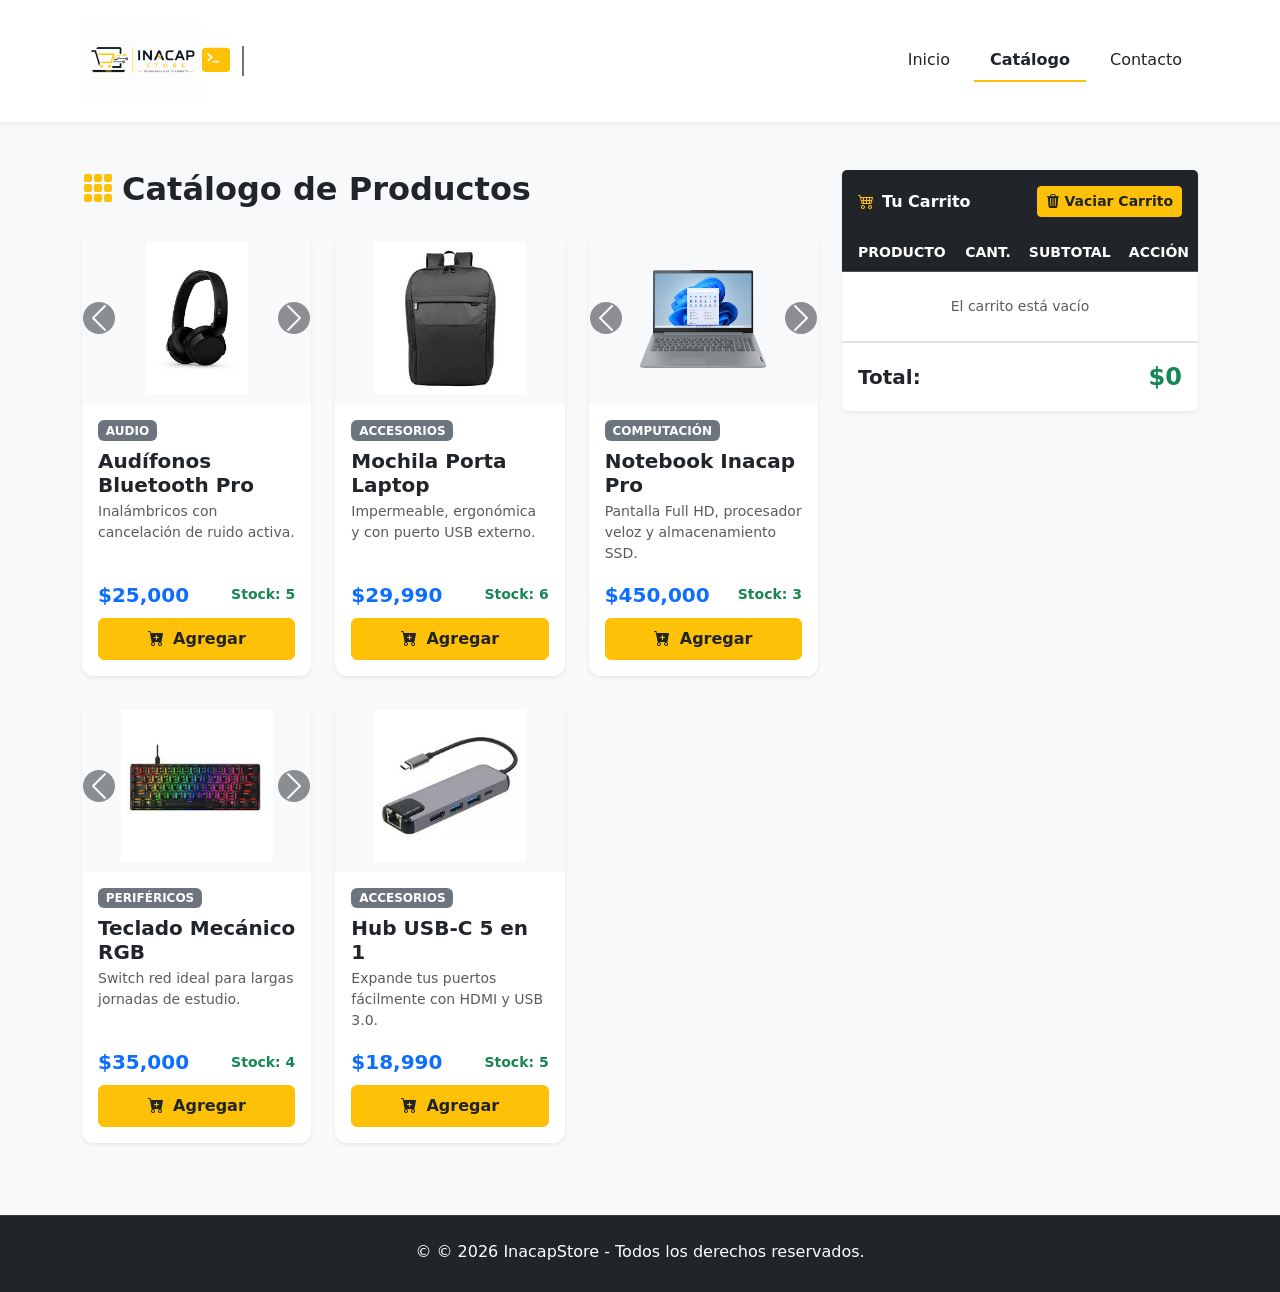
==== catalogo.html @ 84265649 "primer commit oficial" ====
<!DOCTYPE html>
<html lang="es">
<head>
    <meta charset="UTF-8">
    <meta name="viewport" content="width=device-width, initial-scale=1.0">
    <title>InacapStore | Catálogo</title>
    <link href="https://cdn.jsdelivr.net/npm/bootstrap@5.3.0/dist/css/bootstrap.min.css" rel="stylesheet">
    <link rel="stylesheet" href="https://cdn.jsdelivr.net/npm/bootstrap-icons@1.11.0/font/bootstrap-icons.css">
    <link rel="stylesheet" href="css/estilos.css">
</head>
<body class="bg-light d-flex flex-column min-vh-100">

    <nav class="navbar navbar-expand-lg navbar-light bg-white shadow-sm py-3">
        <div class="container">
            <a class="navbar-brand d-flex align-items-center" href="index.html">
                <img src="img/logo.png" alt="Logo InacapStore" class="logo-navbar" style="height: 80px;">
                <i class="bi bi-terminal-fill text-warning fs-3 me-2"></i>
                <div class="border-start border-secondary border-2 ps-2 ms-1" style="height: 30px; line-height: 1;">
                   
                </div>
            </a>

            <button class="navbar-toggler border-0" type="button" data-bs-toggle="collapse" data-bs-target="#navbarNav">
                <span class="navbar-toggler-icon"></span>
            </button>

            <div class="collapse navbar-collapse" id="navbarNav">
                <div class="navbar-nav ms-auto gap-2">
                    <a class="nav-link text-dark px-3" href="index.html">Inicio</a>
                    <a class="nav-link text-dark active fw-bold border-bottom border-warning border-2 px-3" href="catalogo.html">Catálogo</a>
                    <a class="nav-link text-dark px-3" href="contacto.html">Contacto</a>
                </div>
            </div>
        </div>
    </nav>

    <main class="container my-5">
        <div class="row">
            
            <section class="col-lg-8 col-md-12 mb-4">
                <h2 class="mb-4 text-dark fw-bold">
                    <i class="bi bi-grid-3x3-gap-fill text-warning me-2"></i>Catálogo de Productos
                </h2>
                <div id="contenedor-productos" class="row g-4">
                    </div>
            </section>

            <aside class="col-lg-4 col-md-12">
    <div class="card shadow-sm border-0 sticky-top" style="top: 20px;">
        <div class="card-header bg-dark text-white fw-bold py-3 d-flex justify-content-between align-items-center">
            <span><i class="bi bi-cart4 text-warning me-2"></i>Tu Carrito</span>
            <button class="btn btn-sm btn-warning text-dark fw-bold" onclick="vaciarCarrito()">
                <i class="bi bi-trash3-fill"></i> Vaciar Carrito
            </button>
        </div>
        <div class="card-body p-0">
            <div class="table-responsive">
                <table class="table table-hover align-middle mb-0 text-center">
                    <thead class="table-dark">
                        <tr class="small text-uppercase text-muted">
                            <th scope="col" class="text-start ps-3">Producto</th>
                            <th scope="col">Cant.</th>
                            <th scope="col">Subtotal</th>
                            <th scope="col">Acción</th> </tr>
                    </thead>
                    <tbody id="cuerpo-carrito" class="small">
                        </tbody>
                </table>
            </div>
        </div>
        <div class="card-footer bg-white border-top p-3 d-flex justify-content-between align-items-center">
            <span class="fw-bold text-dark fs-5">Total:</span>
            <span class="fs-4 fw-bold text-success">$<span id="total-carrito">0</span></span>
        </div>
    </div>
</aside>

        </div>
    </main>

    <footer class="bg-dark text-white-50 text-center py-4 mt-auto border-top border-secondary border-opacity-25">
        <div class="container">
            <p class="mb-1 text-white">&copy; © 2026 InacapStore - Todos los derechos reservados.</p>
        </div>
    </footer>

    <script src="https://cdn.jsdelivr.net/npm/bootstrap@5.3.3/dist/js/bootstrap.bundle.min.js"></script>
    <script src="js/scripts.js"></script>
</body>
</html>
---- css/estilos.css ----
/* Animación de latido/pulso para destacar elementos */
@keyframes pulsoEfecto {
    0% {
        transform: scale(1);
        box-shadow: 0 0 0 0 rgba(255, 193, 7, 0.7);
    }
    70% {
        transform: scale(1.05); /* Crece un 5% */
        box-shadow: 0 0 0 10px rgba(255, 193, 7, 0); /* Crea un aura brillante */
    }
    100% {
        transform: scale(1);
        box-shadow: 0 0 0 0 rgba(255, 193, 7, 0);
    }
}

/* Clase que aplica el movimiento de forma infinita y fluida */
.animar-pulso {
    display: inline-block; /* Necesario para que la transformación funcione correctamente */
    animation: pulsoEfecto 2s infinite ease-in-out;
}

.card {
    transition: transform 0.3s ease, box-shadow 0.3s ease;
}
.card:hover {
    transform: translateY(-5px);
    box-shadow: 0 10px 20px rgba(0,0,0,0.15);
}
/* Efecto hover interactivo para las tarjetas del catálogo */
#contenedor-productos .card {
    transition: transform 0.25s ease-in-out, box-shadow 0.25s ease-in-out;
    border-radius: 12px;
    overflow: hidden;
}

#contenedor-productos .card:hover {
    transform: translateY(-6px);
    box-shadow: 0 12px 24px rgba(0, 0, 0, 0.15);
}

/* Modificación visual limpia cuando un producto está agotado */
.opacity-50 {
    filter: grayscale(80%);
    border: 1px dashed #dc3545 !important;
}

/* Estilo para el total resaltado */
.fw-extrabold {
    font-weight: 600;
}
.fw-extrabold { font-weight: 900; tracking-content: 1px; }

/* Efecto de brillo tecnológico para el logo */
.logo-tech {
    font-family: 'Courier New', Courier, monospace; /* O una similar que prefieras */
    text-shadow: 0 0 10px rgba(132, 103, 15, 0.3);
}

/* Animación sutil para que el icono "respire" */
@keyframes pulse {
    0% { transform: scale(1); opacity: 0.9; }
    50% { transform: scale(1.1); opacity: 1; }
    100% { transform: scale(1); opacity: 0.9; }
}
.animate-pulse {
    display: inline-block;
    animation: pulse 2s infinite ease-in-out;
}

/* Forzar uniformidad en las imágenes del catálogo */
/* Estilo base estándar (para computadoras y pantallas grandes) */
.img-catalogo {
    width: 80%;
    height: 220px;           /* Altura fija cómoda en computadoras */
    object-fit: cover;       /* Rellena el contenedor de forma limpia */
    object-position: center; /* Mantiene el centro de la imagen enfocado */
}
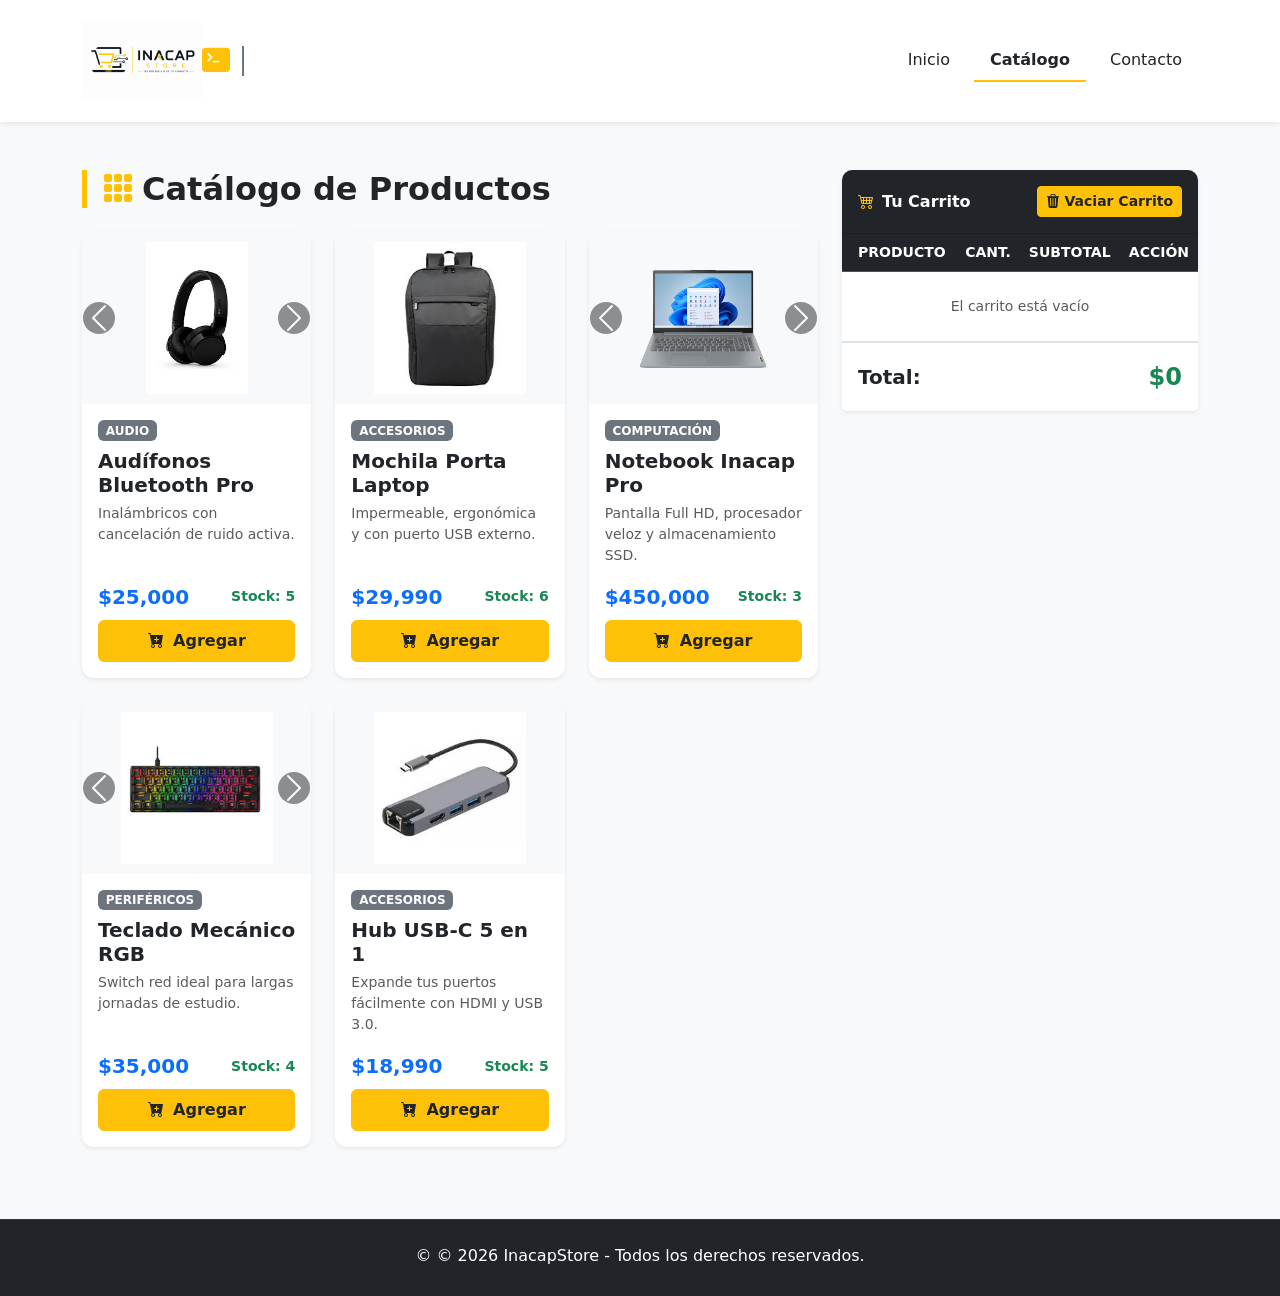
==== commit 6ee66a82: "actualizacion" ====
--- a/catalogo.html
+++ b/catalogo.html
@@ -13,10 +13,10 @@
     <nav class="navbar navbar-expand-lg navbar-light bg-white shadow-sm py-3">
         <div class="container">
             <a class="navbar-brand d-flex align-items-center" href="index.html">
-                <img src="img/logo.png" alt="Logo InacapStore" class="logo-navbar" style="height: 80px;">
+                <img src="img/logo.png" alt="Logo InacapStore" class="logo-navbar">
                 <i class="bi bi-terminal-fill text-warning fs-3 me-2"></i>
-                <div class="border-start border-secondary border-2 ps-2 ms-1" style="height: 30px; line-height: 1;">
-                   
+                <div class="border-start border-secondary border-2 ps-2 ms-1 separador-logo">
+
                 </div>
             </a>
 
@@ -38,7 +38,7 @@
         <div class="row">
             
             <section class="col-lg-8 col-md-12 mb-4">
-                <h2 class="mb-4 text-dark fw-bold">
+                <h2 class="mb-4 text-dark fw-bold titulo-catalogo">
                     <i class="bi bi-grid-3x3-gap-fill text-warning me-2"></i>Catálogo de Productos
                 </h2>
                 <div id="contenedor-productos" class="row g-4">
@@ -46,7 +46,7 @@
             </section>
 
             <aside class="col-lg-4 col-md-12">
-    <div class="card shadow-sm border-0 sticky-top" style="top: 20px;">
+    <div class="card shadow-sm border-0 sticky-top carrito-sticky">
         <div class="card-header bg-dark text-white fw-bold py-3 d-flex justify-content-between align-items-center">
             <span><i class="bi bi-cart4 text-warning me-2"></i>Tu Carrito</span>
             <button class="btn btn-sm btn-warning text-dark fw-bold" onclick="vaciarCarrito()">
--- a/css/estilos.css
+++ b/css/estilos.css
@@ -1,37 +1,114 @@
-/* Animación de latido/pulso para destacar elementos */
+/* ==========================================
+   ANIMACIONES
+========================================== */
+
+/* Animación de pulso para destacar elementos */
 @keyframes pulsoEfecto {
     0% {
         transform: scale(1);
         box-shadow: 0 0 0 0 rgba(255, 193, 7, 0.7);
     }
+
     70% {
-        transform: scale(1.05); /* Crece un 5% */
-        box-shadow: 0 0 0 10px rgba(255, 193, 7, 0); /* Crea un aura brillante */
-    }
+        transform: scale(1.05);
+        box-shadow: 0 0 0 10px rgba(255, 193, 7, 0);
+    }
+
     100% {
         transform: scale(1);
         box-shadow: 0 0 0 0 rgba(255, 193, 7, 0);
     }
 }
 
-/* Clase que aplica el movimiento de forma infinita y fluida */
 .animar-pulso {
-    display: inline-block; /* Necesario para que la transformación funcione correctamente */
+    display: inline-block;
     animation: pulsoEfecto 2s infinite ease-in-out;
 }
+
+/* Animación para iconos */
+@keyframes pulse {
+    0% {
+        transform: scale(1);
+        opacity: 0.9;
+    }
+
+    50% {
+        transform: scale(1.1);
+        opacity: 1;
+    }
+
+    100% {
+        transform: scale(1);
+        opacity: 0.9;
+    }
+}
+
+.animate-pulse {
+    display: inline-block;
+    animation: pulse 2s infinite ease-in-out;
+}
+
+/* ==========================================
+   NAVBAR
+========================================== */
+
+.logo-navbar {
+    height: 80px;
+}
+
+.separador-logo {
+    height: 30px;
+    line-height: 1;
+}
+
+/* Efecto tecnológico para el logo */
+.logo-tech {
+    font-family: 'Courier New', Courier, monospace;
+    text-shadow: 0 0 10px rgba(132, 103, 15, 0.3);
+}
+
+/* ==========================================
+   HERO PRINCIPAL
+========================================== */
+
+.hero-principal {
+    background:
+        linear-gradient(
+            rgba(250, 249, 249, 0.65),
+            rgba(132, 126, 126, 0.75)
+        );
+}
+
+.texto-hero {
+    max-width: 650px;
+}
+
+.boton-catalogo {
+    font-weight: bold;
+}
+
+/* ==========================================
+   TARJETAS GENERALES
+========================================== */
 
 .card {
     transition: transform 0.3s ease, box-shadow 0.3s ease;
 }
+
 .card:hover {
     transform: translateY(-5px);
-    box-shadow: 0 10px 20px rgba(0,0,0,0.15);
-}
-/* Efecto hover interactivo para las tarjetas del catálogo */
+    box-shadow: 0 10px 20px rgba(0, 0, 0, 0.15);
+}
+
+/* ==========================================
+   TARJETAS CATÁLOGO
+========================================== */
+
 #contenedor-productos .card {
-    transition: transform 0.25s ease-in-out, box-shadow 0.25s ease-in-out;
     border-radius: 12px;
     overflow: hidden;
+    transition: transform 0.25s ease-in-out,
+                box-shadow 0.25s ease-in-out;
 }
 
 #contenedor-productos .card:hover {
@@ -39,41 +116,154 @@
     box-shadow: 0 12px 24px rgba(0, 0, 0, 0.15);
 }
 
-/* Modificación visual limpia cuando un producto está agotado */
+/* ==========================================
+   PRODUCTOS AGOTADOS
+========================================== */
+
 .opacity-50 {
     filter: grayscale(80%);
     border: 1px dashed #dc3545 !important;
 }
 
-/* Estilo para el total resaltado */
+/* ==========================================
+   TEXTOS
+========================================== */
+
 .fw-extrabold {
-    font-weight: 600;
-}
-.fw-extrabold { font-weight: 900; tracking-content: 1px; }
-
-/* Efecto de brillo tecnológico para el logo */
-.logo-tech {
-    font-family: 'Courier New', Courier, monospace; /* O una similar que prefieras */
-    text-shadow: 0 0 10px rgba(132, 103, 15, 0.3);
-}
-
-/* Animación sutil para que el icono "respire" */
-@keyframes pulse {
-    0% { transform: scale(1); opacity: 0.9; }
-    50% { transform: scale(1.1); opacity: 1; }
-    100% { transform: scale(1); opacity: 0.9; }
-}
-.animate-pulse {
-    display: inline-block;
-    animation: pulse 2s infinite ease-in-out;
-}
-
-/* Forzar uniformidad en las imágenes del catálogo */
-/* Estilo base estándar (para computadoras y pantallas grandes) */
+    font-weight: 900;
+    letter-spacing: 1px;
+}
+
+/* ==========================================
+   IMÁGENES DEL CATÁLOGO
+========================================== */
+
 .img-catalogo {
     width: 80%;
-    height: 220px;           /* Altura fija cómoda en computadoras */
-    object-fit: cover;       /* Rellena el contenedor de forma limpia */
-    object-position: center; /* Mantiene el centro de la imagen enfocado */
-}
-
+    height: 220px;
+    object-fit: cover;
+    object-position: center;
+}
+
+/* ==========================================
+   RESPONSIVE
+========================================== */
+
+@media (max-width: 768px) {
+
+    .logo-navbar {
+        height: 60px;
+    }
+
+    .img-catalogo {
+        width: 100%;
+        height: 180px;
+    }
+
+    .texto-hero {
+        max-width: 100%;
+    }
+}
+
+/* ==========================================
+   CATÁLOGO DE PRODUCTOS
+========================================== */
+
+/* Título principal del catálogo */
+.titulo-catalogo{
+    border-left: 5px solid #ffc107;
+    padding-left: 15px;
+}
+
+/* Contenedor del carrito fijo */
+.carrito-sticky{
+    top: 20px;
+}
+
+/* Encabezado del carrito */
+.carrito-sticky .card-header{
+    border-radius: 10px 10px 0 0;
+}
+
+/* Pie del carrito */
+.carrito-sticky .card-footer{
+    font-size: 1.1rem;
+}
+
+/* Total del carrito */
+#total-carrito{
+    font-weight: 900;
+}
+
+/* Mejoras visuales para las tarjetas del catálogo */
+#contenedor-productos .card{
+    border-radius: 12px;
+    overflow: hidden;
+    transition: all 0.3s ease;
+}
+
+#contenedor-productos .card:hover{
+    transform: translateY(-6px);
+    box-shadow: 0 12px 24px rgba(0,0,0,.15);
+}
+
+#contenedor-productos .card-title{
+    min-height: 50px;
+}
+
+/* ==========================================
+   CONTACTO
+========================================== */
+
+/* Título principal */
+.titulo-contacto{
+    border-left: 5px solid #ffc107;
+    padding-left: 15px;
+    display: inline-block;
+}
+
+/* Tarjetas de contacto */
+.card-contacto{
+    transition: all 0.3s ease;
+}
+
+.card-contacto:hover{
+    transform: translateY(-3px);
+}
+
+/* Mapa */
+.mapa-inacap{
+    border: 0;
+    width: 100%;
+    height: 100%;
+}
+
+/* Campos del formulario */
+.form-control:focus{
+    border-color: #ffc107;
+    box-shadow: 0 0 0 .25rem rgba(255,193,7,.25);
+}
+
+/* Botón enviar */
+.btn-enviar{
+    transition: all .3s ease;
+}
+
+.btn-enviar:hover{
+    transform: translateY(-2px);
+}
+
+
+/* Área de mensaje formulario */
+#mensaje.form-control{
+    display: block;
+    width: 100%;
+    min-height: 120px;
+    padding: 0.75rem;
+    background-color: #ffffff;
+    color: #212529;
+    border: 1px solid #ced4da;
+    border-radius: 0.375rem;
+    resize: vertical;
+}
+
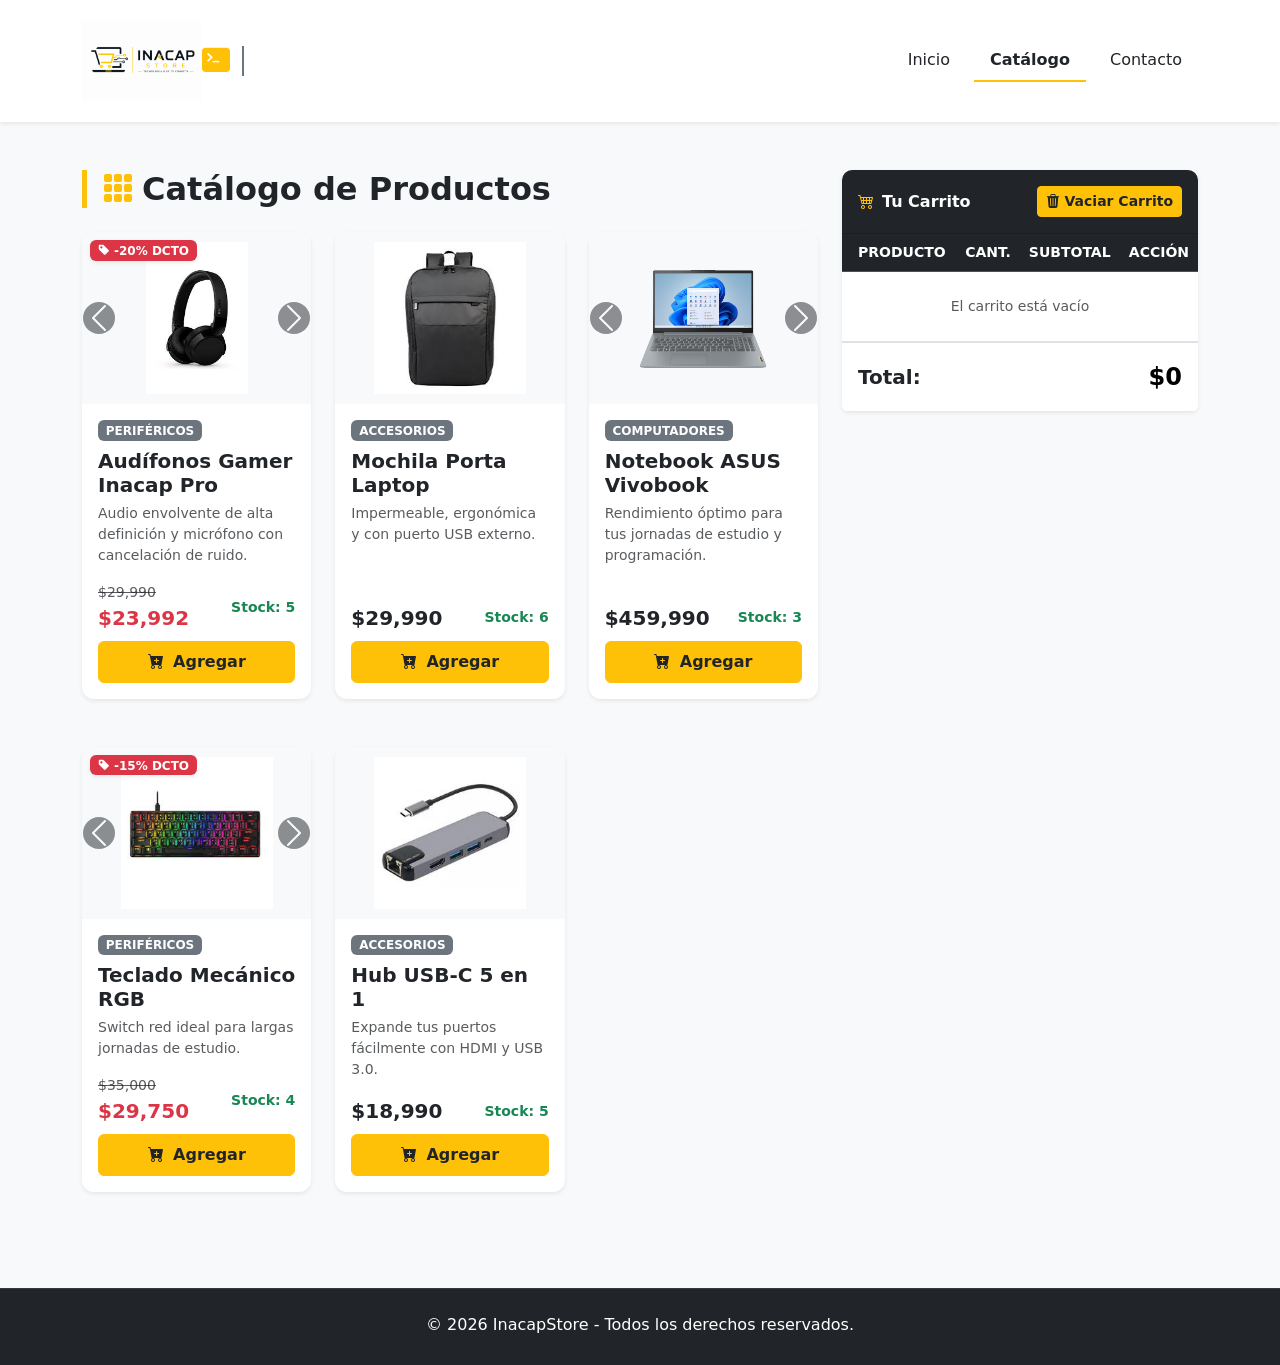
==== commit 03010097: "actualizacion del proyecto" ====
--- a/catalogo.html
+++ b/catalogo.html
@@ -70,7 +70,7 @@
         </div>
         <div class="card-footer bg-white border-top p-3 d-flex justify-content-between align-items-center">
             <span class="fw-bold text-dark fs-5">Total:</span>
-            <span class="fs-4 fw-bold text-success">$<span id="total-carrito">0</span></span>
+            <span class="fs-4 fw-bold text-black">$<span id="total-carrito">0</span></span>
         </div>
     </div>
 </aside>
@@ -80,7 +80,7 @@
 
     <footer class="bg-dark text-white-50 text-center py-4 mt-auto border-top border-secondary border-opacity-25">
         <div class="container">
-            <p class="mb-1 text-white">&copy; © 2026 InacapStore - Todos los derechos reservados.</p>
+            <p class="mb-1 text-white">&copy; 2026 InacapStore - Todos los derechos reservados.</p>
         </div>
     </footer>
 
--- a/css/estilos.css
+++ b/css/estilos.css
@@ -266,4 +266,42 @@
     border-radius: 0.375rem;
     resize: vertical;
 }
-
+/* --- ESTILOS DEL SECTOR HERO Y BANNER DE OFERTAS --- */
+
+/* Fondo principal: SOLO degradado de colores oscuros, sin imagen */
+.hero-section {
+    background: linear-gradient(135deg, #8f9092 0%, #0f1115 100%);
+    padding-top: 3rem;
+    padding-bottom: 3rem;
+}
+
+/* Caja contenedora del anuncio de ofertas con fondo negro sólido */
+.ofertas-badge {
+    display: inline-block;
+    background-color: #000000; /* Fondo negro */
+    max-width: 550px;
+}
+
+/* Espaciado del título "OFERTAS EXCLUSIVAS" */
+.ofertas-badge h2 {
+    letter-spacing: 1.5px;
+}
+
+/* Sub-etiqueta "Comunidad Inacap" */
+.ofertas-sub {
+    background-color: #ffc107; /* Color warning de Bootstrap */
+    width: max-content;
+    font-size: 0.75rem;
+    letter-spacing: 1px;
+}
+
+/* Limitador de ancho para el párrafo descriptivo */
+.hero-section p.lead {
+    max-width: 650px;
+    font-size: 1.05rem;
+}
+/* Agrega esto a tu archivo de estilos CSS */
+html, body {
+    max-width: 100%;
+    overflow-x: hidden;
+}
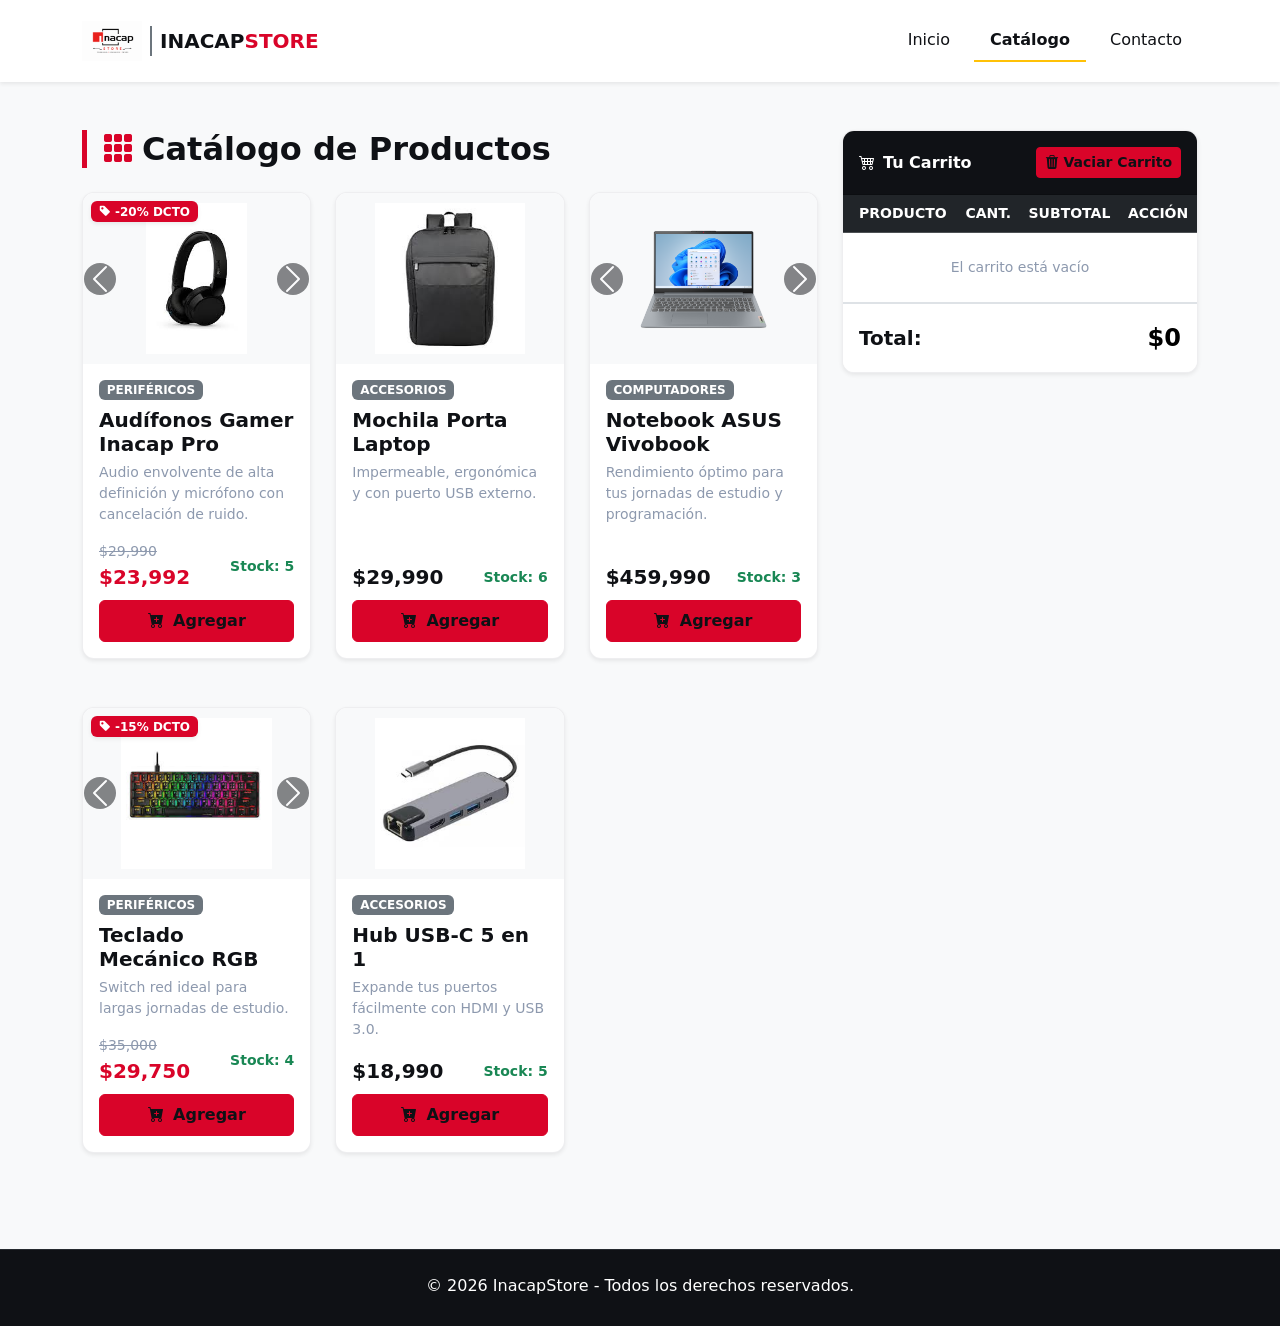
==== commit 1cbfc83a: "modificaciones de color" ====
--- a/catalogo.html
+++ b/catalogo.html
@@ -10,13 +10,13 @@
 </head>
 <body class="bg-light d-flex flex-column min-vh-100">
 
-    <nav class="navbar navbar-expand-lg navbar-light bg-white shadow-sm py-3">
+    <nav class="navbar navbar-expand-lg navbar-light bg-white shadow-sm sticky-top py-3">
         <div class="container">
-            <a class="navbar-brand d-flex align-items-center" href="index.html">
-                <img src="img/logo.png" alt="Logo InacapStore" class="logo-navbar">
-                <i class="bi bi-terminal-fill text-warning fs-3 me-2"></i>
-                <div class="border-start border-secondary border-2 ps-2 ms-1 separador-logo">
-
+            
+            <a class="navbar-brand d-flex align-items-center fw-bold text-dark text-uppercase" href="index.html">
+                <img src="img/logo.png" alt="Logo InacapStore" class="logo-navbar img-fluid" style="max-height: 40px;">
+                <div class="border-start border-secondary border-2 ps-2 ms-2 separador-logo d-flex align-items-center">
+                    <span class="text-dark">inacap</span><span class="text-crimson-store" style="color: #D90429;">store</span>
                 </div>
             </a>
 
@@ -39,41 +39,40 @@
             
             <section class="col-lg-8 col-md-12 mb-4">
                 <h2 class="mb-4 text-dark fw-bold titulo-catalogo">
-                    <i class="bi bi-grid-3x3-gap-fill text-warning me-2"></i>Catálogo de Productos
+                    <i class="bi bi-grid-3x3-gap-fill text-danger me-2" style="color: #D90429 !important;"></i>Catálogo de Productos
                 </h2>
-                <div id="contenedor-productos" class="row g-4">
-                    </div>
+                <div id="contenedor-productos" class="row g-4"></div>
             </section>
 
             <aside class="col-lg-4 col-md-12">
-    <div class="card shadow-sm border-0 sticky-top carrito-sticky">
-        <div class="card-header bg-dark text-white fw-bold py-3 d-flex justify-content-between align-items-center">
-            <span><i class="bi bi-cart4 text-warning me-2"></i>Tu Carrito</span>
-            <button class="btn btn-sm btn-warning text-dark fw-bold" onclick="vaciarCarrito()">
-                <i class="bi bi-trash3-fill"></i> Vaciar Carrito
-            </button>
-        </div>
-        <div class="card-body p-0">
-            <div class="table-responsive">
-                <table class="table table-hover align-middle mb-0 text-center">
-                    <thead class="table-dark">
-                        <tr class="small text-uppercase text-muted">
-                            <th scope="col" class="text-start ps-3">Producto</th>
-                            <th scope="col">Cant.</th>
-                            <th scope="col">Subtotal</th>
-                            <th scope="col">Acción</th> </tr>
-                    </thead>
-                    <tbody id="cuerpo-carrito" class="small">
-                        </tbody>
-                </table>
-            </div>
-        </div>
-        <div class="card-footer bg-white border-top p-3 d-flex justify-content-between align-items-center">
-            <span class="fw-bold text-dark fs-5">Total:</span>
-            <span class="fs-4 fw-bold text-black">$<span id="total-carrito">0</span></span>
-        </div>
-    </div>
-</aside>
+                <div class="card shadow-sm border-0 sticky-top carrito-sticky" style="top: 100px;">
+                    <div class="card-header bg-dark text-white fw-bold py-3 d-flex justify-content-between align-items-center">
+                        <span><i class="bi bi-cart4 text-white me-2"></i>Tu Carrito</span>
+                        <button class="btn btn-sm btn-warning text-dark fw-bold" onclick="vaciarCarrito()">
+                            <i class="bi bi-trash3-fill"></i> Vaciar Carrito
+                        </button>
+                    </div>
+                    <div class="card-body p-0">
+                        <div class="table-responsive">
+                            <table class="table table-hover align-middle mb-0 text-center">
+                                <thead class="table-dark">
+                                    <tr class="small text-uppercase text-muted">
+                                        <th scope="col" class="text-start ps-3">Producto</th>
+                                        <th scope="col">Cant.</th>
+                                        <th scope="col">Subtotal</th>
+                                        <th scope="col">Acción</th>
+                                    </tr>
+                                </thead>
+                                <tbody id="cuerpo-carrito" class="small"></tbody>
+                            </table>
+                        </div>
+                    </div>
+                    <div class="card-footer bg-white border-top p-3 d-flex justify-content-between align-items-center">
+                        <span class="fw-bold text-dark fs-5">Total:</span>
+                        <span class="fs-4 fw-bold text-black">$<span id="total-carrito">0</span></span>
+                    </div>
+                </div>
+            </aside>
 
         </div>
     </main>
--- a/css/estilos.css
+++ b/css/estilos.css
@@ -1,46 +1,192 @@
-/* ==========================================
-   ANIMACIONES
-========================================== */
-
-/* Animación de pulso para destacar elementos */
-@keyframes pulsoEfecto {
-    0% {
-        transform: scale(1);
-        box-shadow: 0 0 0 0 rgba(255, 193, 7, 0.7);
-    }
-
-    70% {
-        transform: scale(1.05);
-        box-shadow: 0 0 0 10px rgba(255, 193, 7, 0);
-    }
-
-    100% {
-        transform: scale(1);
-        box-shadow: 0 0 0 0 rgba(255, 193, 7, 0);
-    }
-}
-
-.animar-pulso {
+/* =========================================================================
+   NUEVA PALETA DE COLORES: TECH CRIMSON (EVOLUCIÓN INACAP)
+   ========================================================================= */
+
+:root {
+    --crimson-principal: #D90429;  /* Rojo Carmesí para botones y ofertas */
+    --crimson-vivo: #EF233C;       /* Rojo Vivo para hovers y destaques */
+    --oscuro-tech: #0F1115;        /* Gris Azulado muy oscuro para Navbars, Footers y títulos */
+    --fondo-platino: #EDF2F4;      /* Gris Claro para el fondo de la página */
+    --texto-mutado: #8D99AE;       /* Gris Neutro para descripciones y textos secundarios */
+}
+
+/* 1. Estructura General y Prevención de Desplazamientos */
+html, body {
+    max-width: 100%;
+    overflow-x: hidden;
+}
+
+body {
+    background-color: var(--fondo-platino) !important;
+    color: var(--oscuro-tech);
+}
+
+/* 2. Navbar y Footer */
+.navbar-dark, .bg-dark, footer {
+    background-color: var(--oscuro-tech) !important;
+}
+
+.logo-navbar {
+    height: 40px; /* Tamaño unificado óptimo */
+}
+
+.separador-logo {
+    height: 30px;
+    line-height: 1;
+}
+
+/* 3. Tarjetas Generales y Contenedor del Catálogo */
+.card {
+    background-color: #ffffff !important;
+    border: 1px solid rgba(43, 45, 66, 0.08) !important;
+    border-radius: 12px !important;
+    overflow: hidden;
+    transition: transform 0.25s ease-in-out, box-shadow 0.25s ease-in-out;
+}
+
+.card:hover {
+    transform: translateY(-6px);
+    box-shadow: 0 12px 24px rgba(0, 0, 0, 0.15);
+}
+
+.card-title {
+    color: var(--oscuro-tech) !important;
+    min-height: 50px;
+}
+
+.text-muted {
+    color: var(--texto-mutado) !important;
+}
+
+/* 4. Botones Principales y estados */
+.btn-warning {
+    background-color: var(--crimson-principal) !important;
+    border-color: var(--crimson-principal) !important;
+    color: #ffffff !important; 
+    transition: background-color 0.2s ease-in-out, transform 0.2s ease;
+}
+
+.btn-warning:hover, .btn-warning:focus {
+    background-color: var(--crimson-vivo) !important;
+    border-color: var(--crimson-vivo) !important;
+    color: #ffffff !important;
+}
+
+.btn-secondary:disabled {
+    background-color: var(--texto-mutado) !important;
+    border-color: var(--texto-mutado) !important;
+}
+
+/* 5. Precios, Badges y Utilidades de Texto */
+.text-danger, .text-danger-custom {
+    color: var(--crimson-principal) !important;
+}
+
+.bg-danger {
+    background-color: var(--crimson-principal) !important;
+}
+
+.text-dark {
+    color: var(--oscuro-tech) !important;
+}
+
+.fw-extrabold {
+    font-weight: 900;
+    letter-spacing: 1px;
+}
+
+.carousel-control-prev-icon, .carousel-control-next-icon {
+    background-color: var(--oscuro-tech) !important;
+}
+
+/* Productos Agotados */
+.opacity-50 {
+    filter: grayscale(80%);
+    border: 1px dashed var(--crimson-principal) !important;
+}
+
+/* =========================================================================
+   SECCIONES ESPECÍFICAS (HERO, CATÁLOGO, CONTACTO)
+   ========================================================================= */
+
+/* Hero Principal */
+.hero-section {
+    background: linear-gradient(135deg, #343a40 0%, var(--oscuro-tech) 100%);
+    padding-top: 4rem;
+    padding-bottom: 4rem;
+}
+
+.ofertas-badge {
     display: inline-block;
-    animation: pulsoEfecto 2s infinite ease-in-out;
-}
-
-/* Animación para iconos */
+    background-color: #000000;
+    max-width: 550px;
+}
+
+.ofertas-badge h2 {
+    letter-spacing: 1.5px;
+}
+
+.ofertas-sub {
+    background-color: var(--crimson-principal);
+    color: #ffffff;
+    width: max-content;
+    font-size: 0.75rem;
+    letter-spacing: 1px;
+}
+
+.hero-section p.lead {
+    max-width: 650px;
+    font-size: 1.05rem;
+}
+
+/* Títulos con indicador Crimson lateral */
+.titulo-catalogo, .titulo-contacto {
+    border-left: 5px solid var(--crimson-principal);
+    padding-left: 15px;
+}
+
+/* Carrito de Compras */
+.carrito-sticky {
+    top: 100px;
+    z-index: 1020;
+}
+
+#total-carrito {
+    font-weight: 900;
+}
+
+/* Formulario de Contacto y Mapa */
+.card-contacto {
+    transition: transform 0.3s ease;
+}
+
+.card-contacto:hover {
+    transform: translateY(-3px);
+}
+
+.form-control:focus {
+    border-color: var(--crimson-principal);
+    box-shadow: 0 0 0 .25rem rgba(217, 4, 41, 0.25);
+}
+
+#mensaje.form-control {
+    min-height: 120px;
+    resize: vertical;
+}
+
+.mapa-inacap {
+    border: 0;
+    width: 100%;
+    height: 100%;
+}
+
+/* =========================================================================
+   ANIMACIONES Y RESPONSIVE
+   ========================================================================= */
+
 @keyframes pulse {
-    0% {
-        transform: scale(1);
-        opacity: 0.9;
-    }
-
-    50% {
-        transform: scale(1.1);
-        opacity: 1;
-    }
-
-    100% {
-        transform: scale(1);
-        opacity: 0.9;
-    }
+    0%, 100% { transform: scale(1); opacity: 0.9; }
+    50% { transform: scale(1.05); opacity: 1; }
 }
 
 .animate-pulse {
@@ -48,260 +194,9 @@
     animation: pulse 2s infinite ease-in-out;
 }
 
-/* ==========================================
-   NAVBAR
-========================================== */
-
-.logo-navbar {
-    height: 80px;
-}
-
-.separador-logo {
-    height: 30px;
-    line-height: 1;
-}
-
-/* Efecto tecnológico para el logo */
-.logo-tech {
-    font-family: 'Courier New', Courier, monospace;
-    text-shadow: 0 0 10px rgba(132, 103, 15, 0.3);
-}
-
-/* ==========================================
-   HERO PRINCIPAL
-========================================== */
-
-.hero-principal {
-    background:
-        linear-gradient(
-            rgba(250, 249, 249, 0.65),
-            rgba(132, 126, 126, 0.75)
-        );
-}
-
-.texto-hero {
-    max-width: 650px;
-}
-
-.boton-catalogo {
-    font-weight: bold;
-}
-
-/* ==========================================
-   TARJETAS GENERALES
-========================================== */
-
-.card {
-    transition: transform 0.3s ease, box-shadow 0.3s ease;
-}
-
-.card:hover {
-    transform: translateY(-5px);
-    box-shadow: 0 10px 20px rgba(0, 0, 0, 0.15);
-}
-
-/* ==========================================
-   TARJETAS CATÁLOGO
-========================================== */
-
-#contenedor-productos .card {
-    border-radius: 12px;
-    overflow: hidden;
-    transition: transform 0.25s ease-in-out,
-                box-shadow 0.25s ease-in-out;
-}
-
-#contenedor-productos .card:hover {
-    transform: translateY(-6px);
-    box-shadow: 0 12px 24px rgba(0, 0, 0, 0.15);
-}
-
-/* ==========================================
-   PRODUCTOS AGOTADOS
-========================================== */
-
-.opacity-50 {
-    filter: grayscale(80%);
-    border: 1px dashed #dc3545 !important;
-}
-
-/* ==========================================
-   TEXTOS
-========================================== */
-
-.fw-extrabold {
-    font-weight: 900;
-    letter-spacing: 1px;
-}
-
-/* ==========================================
-   IMÁGENES DEL CATÁLOGO
-========================================== */
-
-.img-catalogo {
-    width: 80%;
-    height: 220px;
-    object-fit: cover;
-    object-position: center;
-}
-
-/* ==========================================
-   RESPONSIVE
-========================================== */
-
 @media (max-width: 768px) {
-
-    .logo-navbar {
-        height: 60px;
+    .hero-section {
+        padding-top: 2.5rem;
+        padding-bottom: 2.5rem;
     }
-
-    .img-catalogo {
-        width: 100%;
-        height: 180px;
-    }
-
-    .texto-hero {
-        max-width: 100%;
-    }
-}
-
-/* ==========================================
-   CATÁLOGO DE PRODUCTOS
-========================================== */
-
-/* Título principal del catálogo */
-.titulo-catalogo{
-    border-left: 5px solid #ffc107;
-    padding-left: 15px;
-}
-
-/* Contenedor del carrito fijo */
-.carrito-sticky{
-    top: 20px;
-}
-
-/* Encabezado del carrito */
-.carrito-sticky .card-header{
-    border-radius: 10px 10px 0 0;
-}
-
-/* Pie del carrito */
-.carrito-sticky .card-footer{
-    font-size: 1.1rem;
-}
-
-/* Total del carrito */
-#total-carrito{
-    font-weight: 900;
-}
-
-/* Mejoras visuales para las tarjetas del catálogo */
-#contenedor-productos .card{
-    border-radius: 12px;
-    overflow: hidden;
-    transition: all 0.3s ease;
-}
-
-#contenedor-productos .card:hover{
-    transform: translateY(-6px);
-    box-shadow: 0 12px 24px rgba(0,0,0,.15);
-}
-
-#contenedor-productos .card-title{
-    min-height: 50px;
-}
-
-/* ==========================================
-   CONTACTO
-========================================== */
-
-/* Título principal */
-.titulo-contacto{
-    border-left: 5px solid #ffc107;
-    padding-left: 15px;
-    display: inline-block;
-}
-
-/* Tarjetas de contacto */
-.card-contacto{
-    transition: all 0.3s ease;
-}
-
-.card-contacto:hover{
-    transform: translateY(-3px);
-}
-
-/* Mapa */
-.mapa-inacap{
-    border: 0;
-    width: 100%;
-    height: 100%;
-}
-
-/* Campos del formulario */
-.form-control:focus{
-    border-color: #ffc107;
-    box-shadow: 0 0 0 .25rem rgba(255,193,7,.25);
-}
-
-/* Botón enviar */
-.btn-enviar{
-    transition: all .3s ease;
-}
-
-.btn-enviar:hover{
-    transform: translateY(-2px);
-}
-
-
-/* Área de mensaje formulario */
-#mensaje.form-control{
-    display: block;
-    width: 100%;
-    min-height: 120px;
-    padding: 0.75rem;
-    background-color: #ffffff;
-    color: #212529;
-    border: 1px solid #ced4da;
-    border-radius: 0.375rem;
-    resize: vertical;
-}
-/* --- ESTILOS DEL SECTOR HERO Y BANNER DE OFERTAS --- */
-
-/* Fondo principal: SOLO degradado de colores oscuros, sin imagen */
-.hero-section {
-    background: linear-gradient(135deg, #8f9092 0%, #0f1115 100%);
-    padding-top: 3rem;
-    padding-bottom: 3rem;
-}
-
-/* Caja contenedora del anuncio de ofertas con fondo negro sólido */
-.ofertas-badge {
-    display: inline-block;
-    background-color: #000000; /* Fondo negro */
-    max-width: 550px;
-}
-
-/* Espaciado del título "OFERTAS EXCLUSIVAS" */
-.ofertas-badge h2 {
-    letter-spacing: 1.5px;
-}
-
-/* Sub-etiqueta "Comunidad Inacap" */
-.ofertas-sub {
-    background-color: #ffc107; /* Color warning de Bootstrap */
-    width: max-content;
-    font-size: 0.75rem;
-    letter-spacing: 1px;
-}
-
-/* Limitador de ancho para el párrafo descriptivo */
-.hero-section p.lead {
-    max-width: 650px;
-    font-size: 1.05rem;
-}
-/* Agrega esto a tu archivo de estilos CSS */
-html, body {
-    max-width: 100%;
-    overflow-x: hidden;
 }
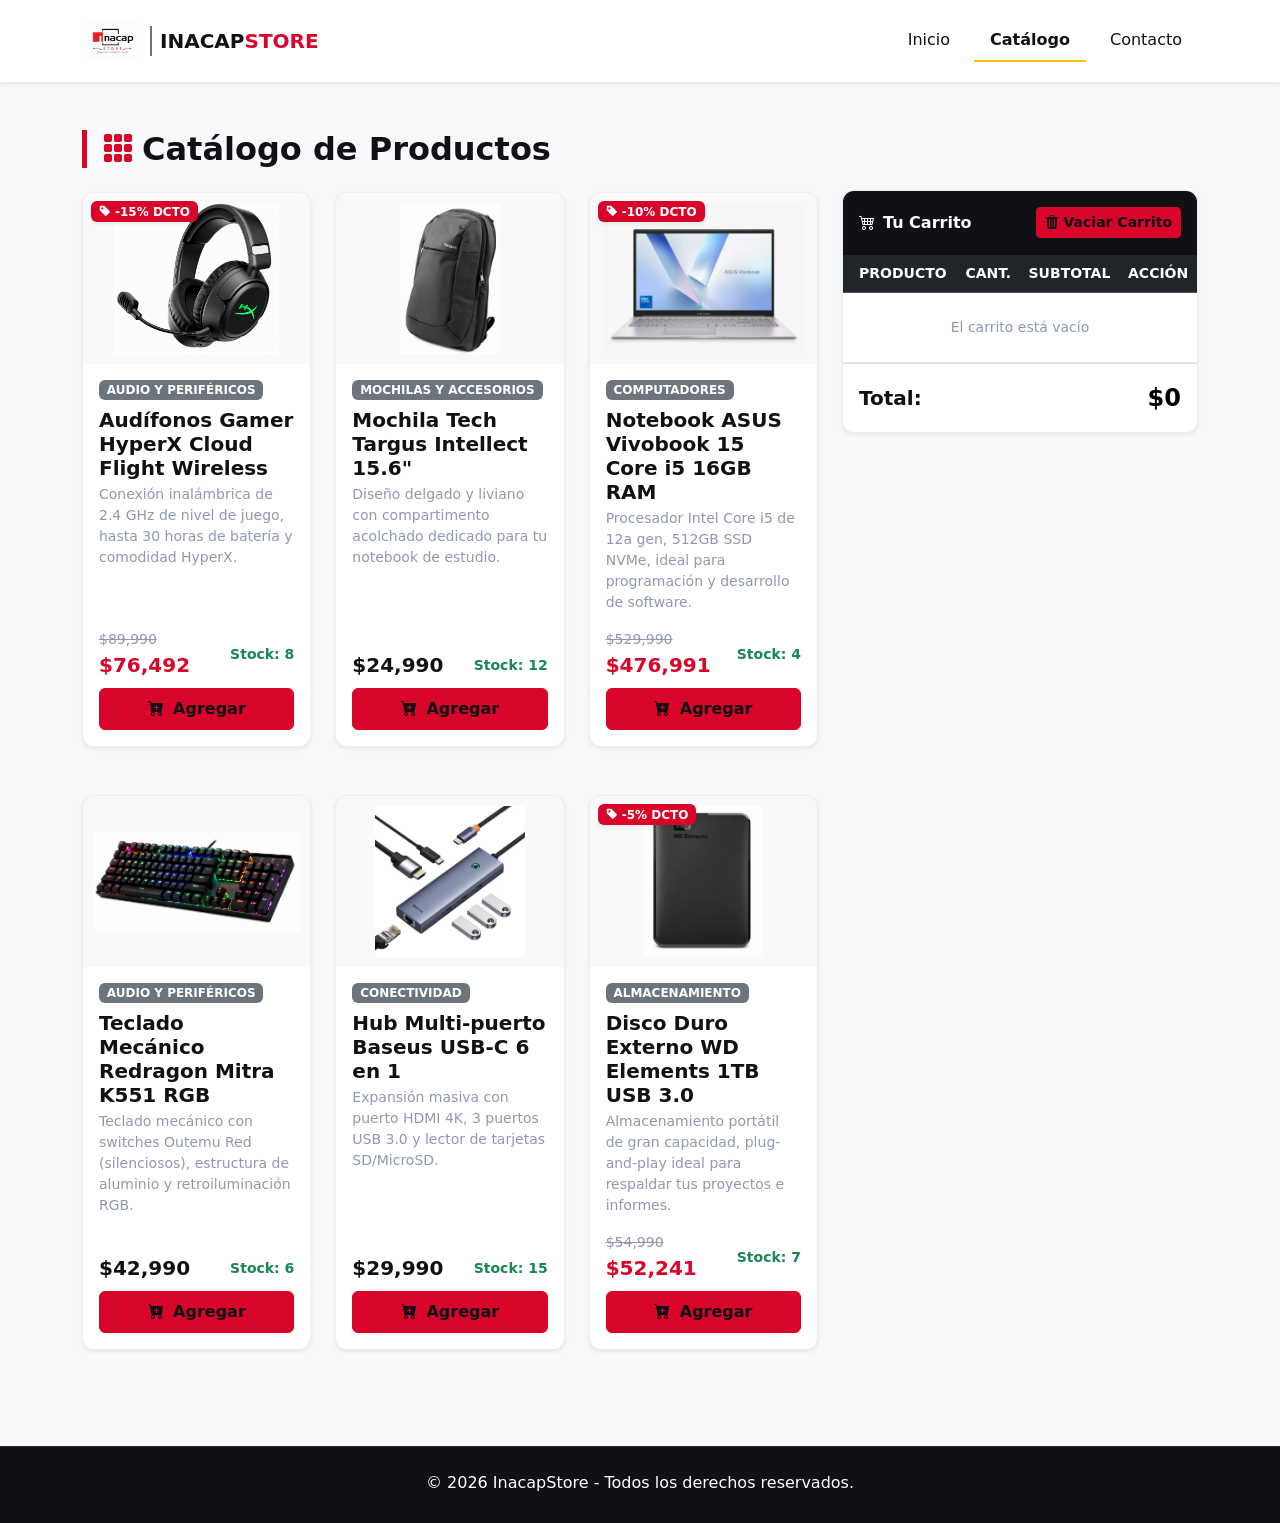
==== commit 7368579f: "actualizacion del proyecto completo" ====
--- a/catalogo.html
+++ b/catalogo.html
@@ -14,9 +14,9 @@
         <div class="container">
             
             <a class="navbar-brand d-flex align-items-center fw-bold text-dark text-uppercase" href="index.html">
-                <img src="img/logo.png" alt="Logo InacapStore" class="logo-navbar img-fluid" style="max-height: 40px;">
+                <img src="img/logo.png" alt="Logo InacapStore" class="logo-navbar img-fluid">
                 <div class="border-start border-secondary border-2 ps-2 ms-2 separador-logo d-flex align-items-center">
-                    <span class="text-dark">inacap</span><span class="text-crimson-store" style="color: #D90429;">store</span>
+                    <span class="text-dark">inacap</span><span class="text-crimson-store">store</span>
                 </div>
             </a>
 
@@ -39,13 +39,13 @@
             
             <section class="col-lg-8 col-md-12 mb-4">
                 <h2 class="mb-4 text-dark fw-bold titulo-catalogo">
-                    <i class="bi bi-grid-3x3-gap-fill text-danger me-2" style="color: #D90429 !important;"></i>Catálogo de Productos
+                    <i class="bi bi-grid-3x3-gap-fill text-danger me-2"></i>Catálogo de Productos
                 </h2>
                 <div id="contenedor-productos" class="row g-4"></div>
             </section>
 
             <aside class="col-lg-4 col-md-12">
-                <div class="card shadow-sm border-0 sticky-top carrito-sticky" style="top: 100px;">
+                <div class="card shadow-sm border-0 sticky-top carrito-sticky">
                     <div class="card-header bg-dark text-white fw-bold py-3 d-flex justify-content-between align-items-center">
                         <span><i class="bi bi-cart4 text-white me-2"></i>Tu Carrito</span>
                         <button class="btn btn-sm btn-warning text-dark fw-bold" onclick="vaciarCarrito()">
@@ -83,7 +83,7 @@
         </div>
     </footer>
 
-    <script src="https://cdn.jsdelivr.net/npm/bootstrap@5.3.3/dist/js/bootstrap.bundle.min.js"></script>
+    <script src="https://cdn.jsdelivr.net/npm/bootstrap@5.3.0/dist/js/bootstrap.bundle.min.js"></script>
     <script src="js/scripts.js"></script>
 </body>
-</html>+</html>
--- a/css/estilos.css
+++ b/css/estilos.css
@@ -1,6 +1,4 @@
-/* =========================================================================
-   NUEVA PALETA DE COLORES: TECH CRIMSON (EVOLUCIÓN INACAP)
-   ========================================================================= */
+/*PALETA DE COLORES */
 
 :root {
     --crimson-principal: #D90429;  /* Rojo Carmesí para botones y ofertas */
@@ -35,18 +33,30 @@
     line-height: 1;
 }
 
-/* 3. Tarjetas Generales y Contenedor del Catálogo */
+/* 3. Tarjetas Generales y Contenedor del Catálogo*/
 .card {
     background-color: #ffffff !important;
     border: 1px solid rgba(43, 45, 66, 0.08) !important;
     border-radius: 12px !important;
     overflow: hidden;
-    transition: transform 0.25s ease-in-out, box-shadow 0.25s ease-in-out;
+    transition: box-shadow 0.25s ease-in-out, border-color 0.25s ease-in-out, transform 0.25s ease-in-out;
 }
 
 .card:hover {
-    transform: translateY(-6px);
-    box-shadow: 0 12px 24px rgba(0, 0, 0, 0.15);
+    transform: none !important; /* El catálogo se queda 100% quieto */
+    border-color: rgba(217, 4, 41, 0.3) !important;
+    box-shadow: 0 8px 24px rgba(15, 17, 21, 0.12) !important;
+}
+
+/* EFECTO EXCLUSIVO PARA SERVICIOS DESTACADOS (INDEX) */
+.card-servicio {
+    transition: transform 0.25s ease-in-out, box-shadow 0.25s ease-in-out !important;
+}
+
+.card-servicio:hover {
+    transform: translateY(-6px) !important; /* Recupera el movimiento anterior solo aquí */
+    box-shadow: 0 12px 24px rgba(0, 0, 0, 0.15) !important;
+    border-color: rgba(43, 45, 66, 0.08) !important; /* Mantiene su borde original */
 }
 
 .card-title {
@@ -58,23 +68,36 @@
     color: var(--texto-mutado) !important;
 }
 
-/* 4. Botones Principales y estados */
+/* 4. Botones Principales y estados*/
 .btn-warning {
     background-color: var(--crimson-principal) !important;
     border-color: var(--crimson-principal) !important;
     color: #ffffff !important; 
-    transition: background-color 0.2s ease-in-out, transform 0.2s ease;
+    transition: background-color 0.2s ease-in-out, box-shadow 0.2s ease-in-out;
 }
 
 .btn-warning:hover, .btn-warning:focus {
     background-color: var(--crimson-vivo) !important;
     border-color: var(--crimson-vivo) !important;
     color: #ffffff !important;
+    box-shadow: 0 4px 12px rgba(217, 4, 41, 0.35) !important;
+}
+
+/* Anula el movimiento físico del botón provocado por la elevación de las tarjetas del catálogo */
+#contenedor-productos .btn-warning,
+#contenedor-productos .btn-warning:hover {
+    transform: translateY(0) !important; 
+    transition: background-color 0.2s ease, box-shadow 0.2s ease !important;
+}
+
+#contenedor-productos .btn-warning:hover {
+    box-shadow: 0 5px 15px rgba(217, 4, 41, 0.5) !important;
 }
 
 .btn-secondary:disabled {
     background-color: var(--texto-mutado) !important;
     border-color: var(--texto-mutado) !important;
+    box-shadow: none !important;
 }
 
 /* 5. Precios, Badges y Utilidades de Texto */
@@ -88,6 +111,10 @@
 
 .text-dark {
     color: var(--oscuro-tech) !important;
+}
+
+.text-crimson-store {
+    color: var(--crimson-principal) !important;
 }
 
 .fw-extrabold {
@@ -105,38 +132,32 @@
     border: 1px dashed var(--crimson-principal) !important;
 }
 
-/* =========================================================================
-   SECCIONES ESPECÍFICAS (HERO, CATÁLOGO, CONTACTO)
-   ========================================================================= */
-
-/* Hero Principal */
+/* SECCIONES ESPECÍFICAS (HERO, CATÁLOGO, CONTACTO, INICIO)*/
+
+/* Hero Principal con Degradado*/
 .hero-section {
-    background: linear-gradient(135deg, #343a40 0%, var(--oscuro-tech) 100%);
-    padding-top: 4rem;
-    padding-bottom: 4rem;
-}
-
+    background: linear-gradient(rgba(250, 249, 249, 0.15), rgba(121, 123, 125, 0.95)), 
+                linear-gradient(135deg, #8f9092 0%, #0f1115 100%);
+    min-height: 380px;
+    display: flex;
+    align-items: center;
+}
+
+/* Contenedor Base de Ofertas */
 .ofertas-badge {
-    display: inline-block;
+    width: 100%;
+    max-width: 460px;
     background-color: #000000;
-    max-width: 550px;
-}
-
-.ofertas-badge h2 {
-    letter-spacing: 1.5px;
-}
-
+}
+
+/* Etiqueta amarilla interna */
 .ofertas-sub {
-    background-color: var(--crimson-principal);
-    color: #ffffff;
+    background-color: #ffc107;
+    font-size: 0.65rem;
+    letter-spacing: 0.3px;
+    white-space: nowrap;
     width: max-content;
-    font-size: 0.75rem;
-    letter-spacing: 1px;
-}
-
-.hero-section p.lead {
-    max-width: 650px;
-    font-size: 1.05rem;
+    max-width: 100%;
 }
 
 /* Títulos con indicador Crimson lateral */
@@ -145,10 +166,16 @@
     padding-left: 15px;
 }
 
+.img-quienes-somos {
+    max-height: 280px;
+    object-fit: cover;
+}
+
 /* Carrito de Compras */
 .carrito-sticky {
-    top: 100px;
+    top: 190px; 
     z-index: 1020;
+    position: sticky; /* Nos aseguramos de que mantenga el comportamiento flotante al hacer scroll */
 }
 
 #total-carrito {
@@ -180,23 +207,58 @@
     height: 100%;
 }
 
-/* =========================================================================
-   ANIMACIONES Y RESPONSIVE
-   ========================================================================= */
-
+/*ANIMACIÓN DE PULSO TÉCNICO*/
 @keyframes pulse {
-    0%, 100% { transform: scale(1); opacity: 0.9; }
-    50% { transform: scale(1.05); opacity: 1; }
+    0%, 100% { 
+        transform: scale(1); 
+        box-shadow: 0 0 0 0 rgba(255, 193, 7, 0.4);
+    }
+    50% { 
+        transform: scale(1.03); 
+        box-shadow: 0 0 0 8px rgba(255, 193, 7, 0);
+    }
 }
 
 .animate-pulse {
     display: inline-block;
-    animation: pulse 2s infinite ease-in-out;
-}
-
+    animation: pulse 2.5s infinite ease-in-out;
+}
+
+/*PUNTOS DE CORTE RESPONSIVOS (MEDIA QUERIES)*/
+
+/* Celulares medianos (Pantallas >= 576px) */
+@media (min-width: 576px) {
+    .ofertas-sub {
+        font-size: 0.75rem;
+        letter-spacing: 0.8px;
+    }
+}
+
+/* Tablets e Intermedios (Pantallas <= 768px) */
 @media (max-width: 768px) {
     .hero-section {
         padding-top: 2.5rem;
         padding-bottom: 2.5rem;
     }
+    .img-quienes-somos {
+        width: 100% !important;
+        max-height: 240px;
+    }
+}
+
+/* Monitores Pequeños / Tablets en Horizontal (Pantallas >= 768px) */
+@media (min-width: 768px) {
+    .hero-section {
+        min-height: 450px;
+    }
+    .ofertas-sub {
+        font-size: 0.8rem;
+    }
+}
+
+/* Escritorio y Monitores Grandes (Pantallas >= 992px) */
+@media (min-width: 992px) {
+    .ofertas-badge {
+        max-width: 520px;
+    }
 }
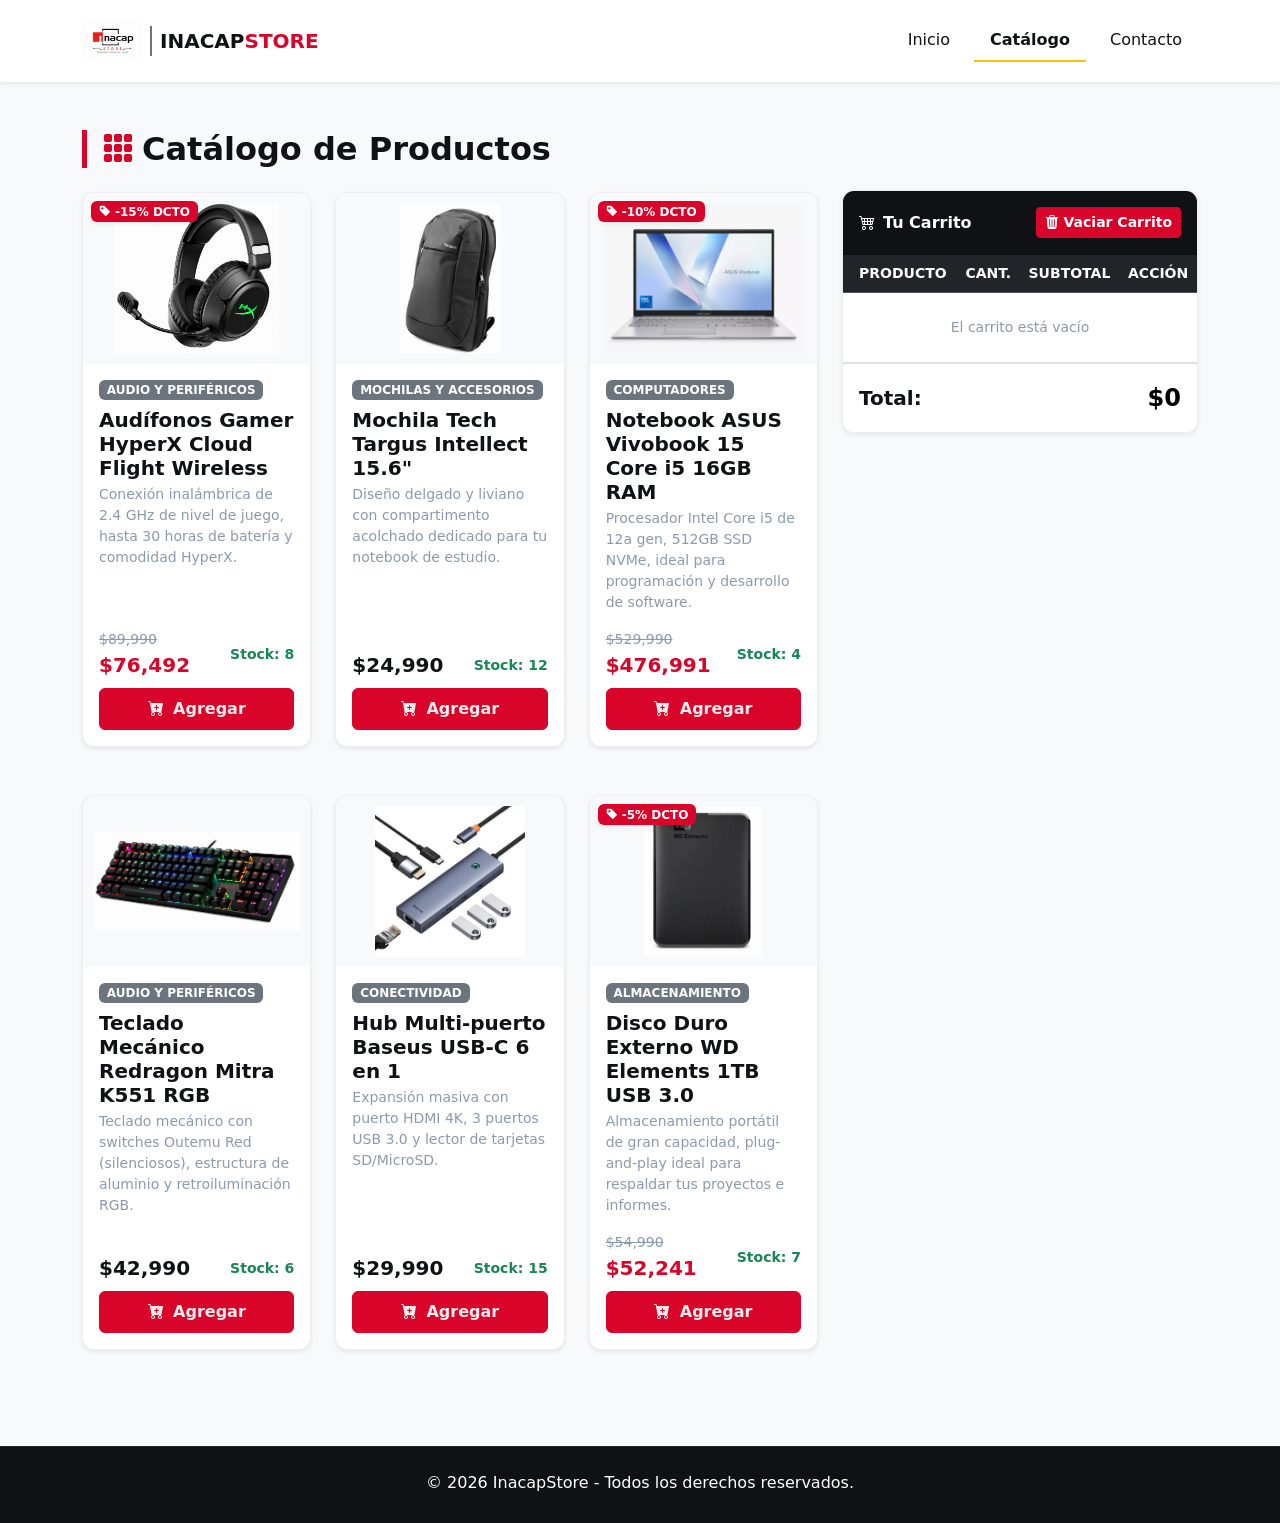
==== commit 823c39de: "actualizacion" ====
--- a/catalogo.html
+++ b/catalogo.html
@@ -48,7 +48,7 @@
                 <div class="card shadow-sm border-0 sticky-top carrito-sticky">
                     <div class="card-header bg-dark text-white fw-bold py-3 d-flex justify-content-between align-items-center">
                         <span><i class="bi bi-cart4 text-white me-2"></i>Tu Carrito</span>
-                        <button class="btn btn-sm btn-warning text-dark fw-bold" onclick="vaciarCarrito()">
+                        <button class="btn btn-sm btn-warning text-white fw-bold" onclick="vaciarCarrito()">
                             <i class="bi bi-trash3-fill"></i> Vaciar Carrito
                         </button>
                     </div>
--- a/css/estilos.css
+++ b/css/estilos.css
@@ -83,10 +83,11 @@
     box-shadow: 0 4px 12px rgba(217, 4, 41, 0.35) !important;
 }
 
-/* Anula el movimiento físico del botón provocado por la elevación de las tarjetas del catálogo */
+
 #contenedor-productos .btn-warning,
 #contenedor-productos .btn-warning:hover {
     transform: translateY(0) !important; 
+    color: #f1ecec !important;
     transition: background-color 0.2s ease, box-shadow 0.2s ease !important;
 }
 
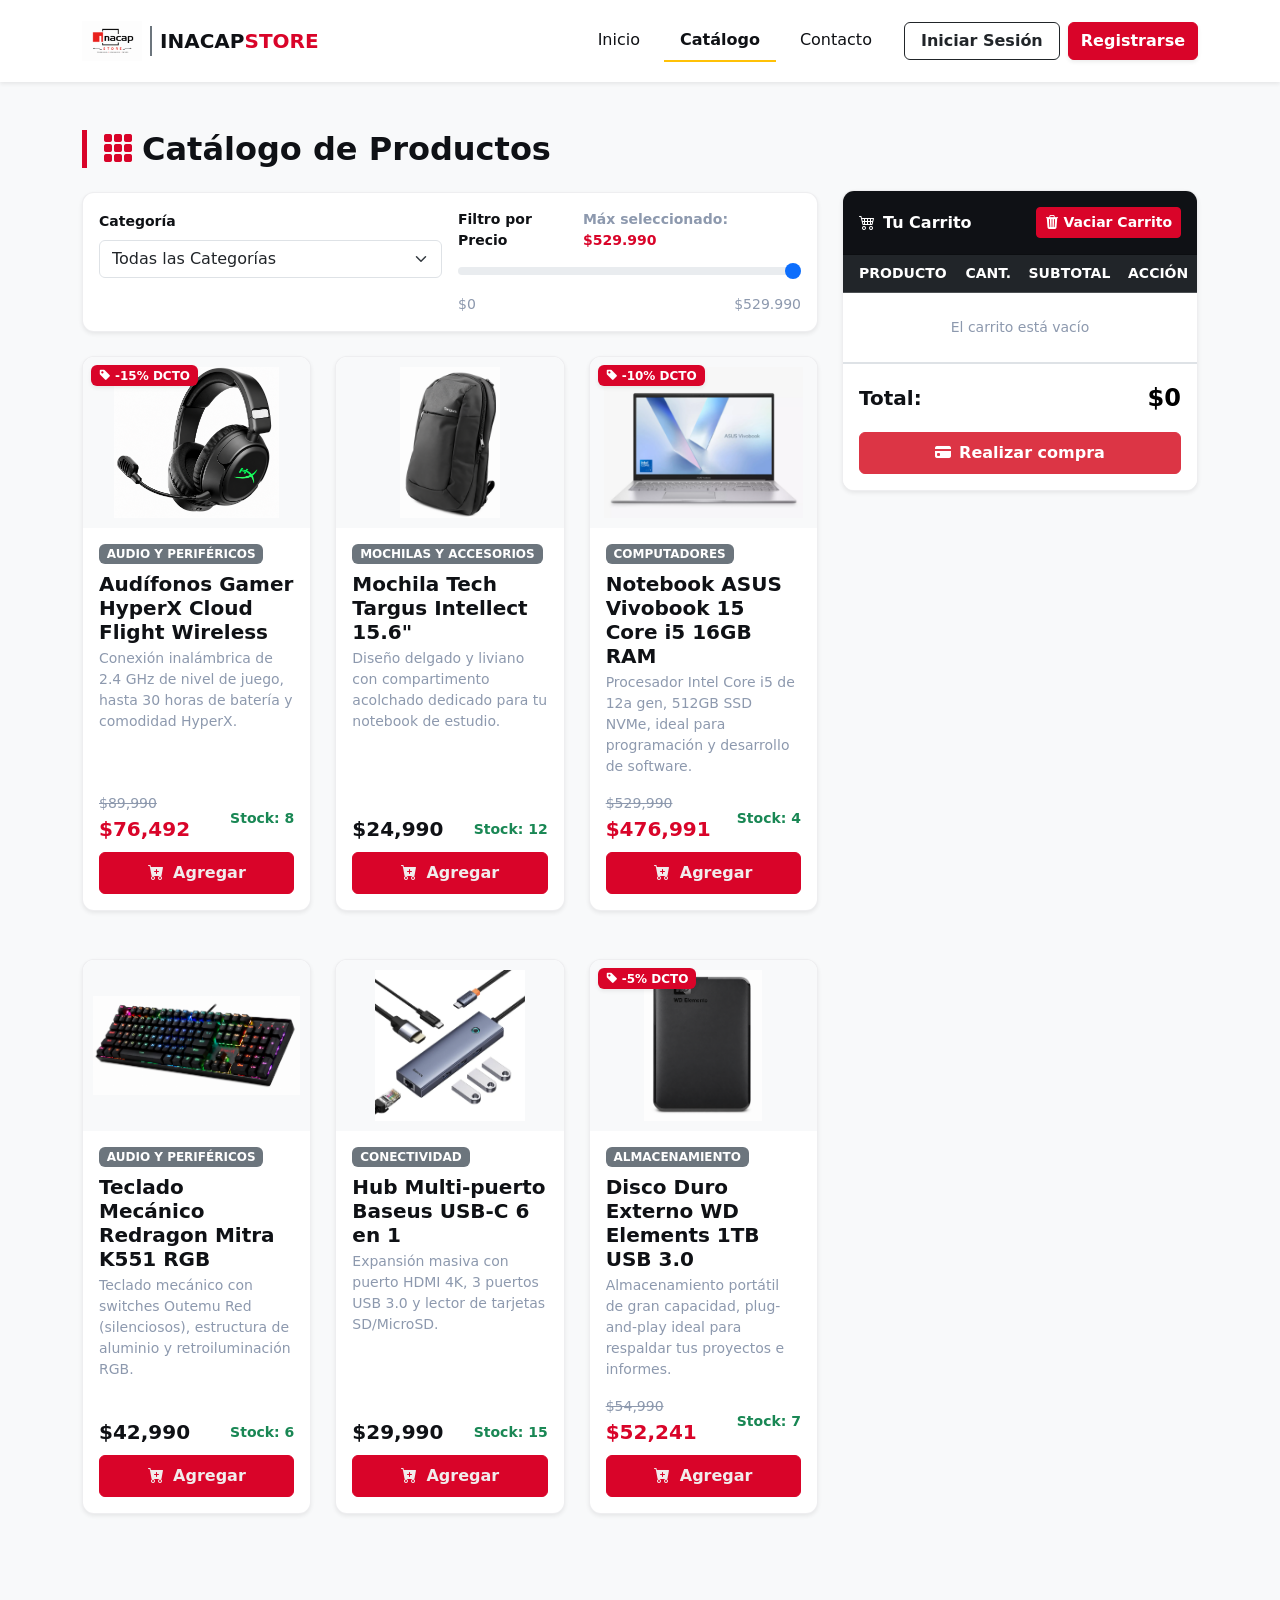
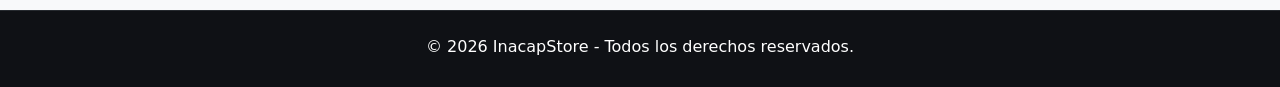
==== commit c4c02b0a: "nuevas funcionalidades" ====
--- a/catalogo.html
+++ b/catalogo.html
@@ -30,6 +30,7 @@
                     <a class="nav-link text-dark active fw-bold border-bottom border-warning border-2 px-3" href="catalogo.html">Catálogo</a>
                     <a class="nav-link text-dark px-3" href="contacto.html">Contacto</a>
                 </div>
+                <div class="ms-lg-3 mt-2 mt-lg-0" id="menu-autenticacion"></div>
             </div>
         </div>
     </nav>
@@ -41,6 +42,28 @@
                 <h2 class="mb-4 text-dark fw-bold titulo-catalogo">
                     <i class="bi bi-grid-3x3-gap-fill text-danger me-2"></i>Catálogo de Productos
                 </h2>
+
+                <div class="card p-3 mb-4 bg-white border-0 shadow-sm">
+                    <div class="row g-3">
+                        <div class="col-md-6">
+                            <label for="filtro-categoria" class="form-label small fw-bold text-dark">Categoría</label>
+                            <select id="filtro-categoria" class="form-select"></select>
+                        </div>
+                        <div class="col-md-6">
+                            <div class="d-flex justify-content-between">
+                                <label for="filtro-precio" class="form-label small fw-bold text-dark">Filtro por Precio</label>
+                                <span class="small fw-bold text-muted">
+                                    Máx seleccionado: <span id="valor-precio-max" class="text-danger">$0</span>
+                                </span>
+                            </div>
+                            <input type="range" class="form-range" id="filtro-precio" min="0" value="0">
+                            <div class="d-flex justify-content-between small text-muted mt-1">
+                                <span>$0</span>
+                                <span id="rango-max-disponible">$0</span>
+                            </div>
+                        </div>
+                    </div>
+                </div>
                 <div id="contenedor-productos" class="row g-4"></div>
             </section>
 
@@ -67,12 +90,16 @@
                             </table>
                         </div>
                     </div>
-                    <div class="card-footer bg-white border-top p-3 d-flex justify-content-between align-items-center">
-                        <span class="fw-bold text-dark fs-5">Total:</span>
-                        <span class="fs-4 fw-bold text-black">$<span id="total-carrito">0</span></span>
+                    <div class="card-footer bg-white border-top p-3 text-center">
+                        <div class="d-flex justify-content-between align-items-center mb-3">
+                            <span class="fw-bold text-dark fs-5">Total:</span>
+                            <span class="fs-4 fw-bold text-black">$<span id="total-carrito">0</span></span>
+                        </div>
+                        <button class="btn btn-danger w-100 fw-bold py-2" id="btn-realizar-compra" onclick="realizarCompra()">
+                            <i class="bi bi-credit-card-fill me-2"></i>Realizar compra
+                        </button>
                     </div>
-                </div>
-            </aside>
+                </div> </aside>
 
         </div>
     </main>
@@ -85,5 +112,6 @@
 
     <script src="https://cdn.jsdelivr.net/npm/bootstrap@5.3.0/dist/js/bootstrap.bundle.min.js"></script>
     <script src="js/scripts.js"></script>
+   
 </body>
-</html>
+</html>
